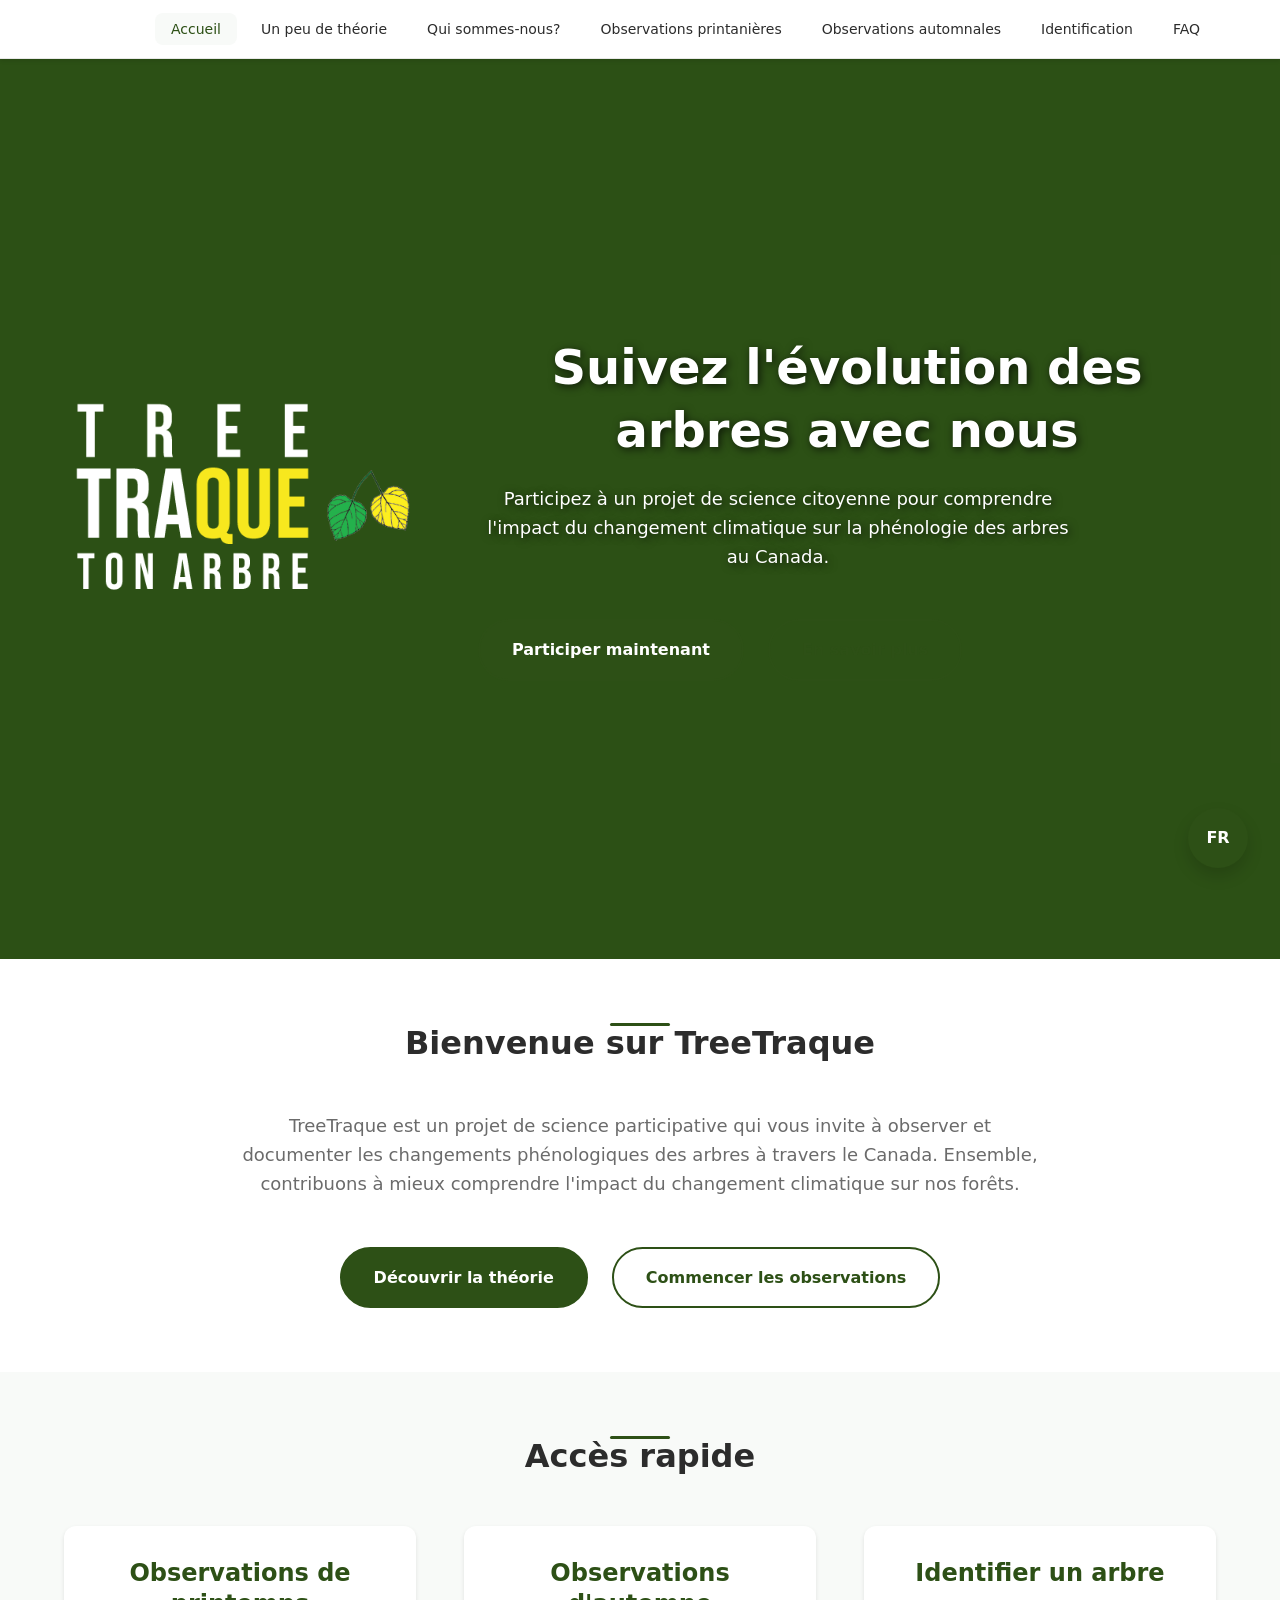
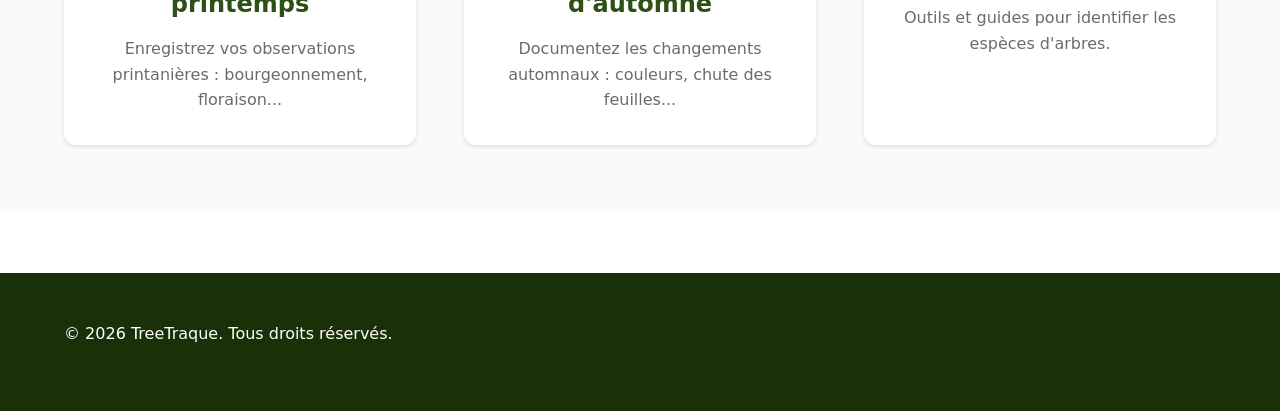
==== index.html @ e81f682d "Version de base terminée" ====
<!DOCTYPE html>
<html lang="fr" data-lang="fr">
<head>
    <meta charset="UTF-8">
    <meta name="viewport" content="width=device-width, initial-scale=1.0">
    <title data-i18n="site.title">TreeTraque - Science participative sur la phénologie des arbres</title>
    <meta name="description" data-i18n="site.description" content="Projet de science participative pour étudier la phénologie des arbres et comprendre l'impact du changement climatique sur nos forêts.">
    
    <!-- CSS -->
    <link rel="stylesheet" href="css/normalize.css">
    <link rel="stylesheet" href="css/style.css">
    <link rel="stylesheet" href="css/responsive.css">
</head>
<body>
    <!-- Header avec navigation -->
    <header class="main-header">
        <div class="container">
            <nav class="main-nav" role="navigation" aria-label="Navigation principale">
                <ul class="nav-list">
                    <li><a href="index.html" data-i18n="nav.home" class="nav-link active">Accueil</a></li>
                    <li><a href="theorie.html" data-i18n="nav.theory" class="nav-link">Un peu de théorie</a></li>
                    <li><a href="apropos.html" data-i18n="nav.about" class="nav-link">Qui sommes-nous?</a></li>
                    <li><a href="printemps.html" data-i18n="nav.spring" class="nav-link">Observations printanières</a></li>
                    <li><a href="automne.html" data-i18n="nav.autumn" class="nav-link">Observations automnales</a></li>
                    <li><a href="identification.html" data-i18n="nav.identification" class="nav-link">Identification</a></li>
                    <li><a href="faq.html" data-i18n="nav.faq" class="nav-link">FAQ</a></li>
                </ul>
                
                <!-- Menu hamburger pour mobile -->
                <button class="mobile-menu-toggle" aria-label="Ouvrir le menu">
                    <span></span>
                    <span></span>
                    <span></span>
                </button>
            </nav>
        </div>
    </header>

    <!-- Contenu principal -->
    <main class="main-content">
        <!-- Section Accueil avec vidéo en arrière-plan -->
        <section id="accueil" class="hero-section hero-video">
            <!-- Vidéo en arrière-plan -->
            <video class="hero-video-bg" autoplay muted loop playsinline>
                <source src="assets/video/Maple-18712.mp4" type="video/mp4">
                Votre navigateur ne supporte pas la lecture de vidéos. La vidéo devrait s'afficher ici.
            </video>
            
            <!-- Overlay sombre pour améliorer la lisibilité du texte -->
            <div class="hero-overlay"></div>
            
            <div class="container">
                <div class="hero-content">
                    <div class="hero-logo">
                        <img src="assets/images/TreeTraque_logo_principal.png" alt="TreeTraque">
                    </div>
                    <div class="hero-text-content">
                        <h2 data-i18n="hero.title" class="hero-title">Suivez l'évolution des arbres avec nous</h2>
                        <p data-i18n="hero.subtitle" class="hero-subtitle">
                            Participez à un projet de science citoyenne pour comprendre l'impact du changement climatique sur la phénologie des arbres au Canada.
                        </p>
                        <div class="hero-actions">
                            <a href="printemps.html" data-i18n="hero.cta_participate" class="btn btn-primary">Participer maintenant</a>
                            <a href="theorie.html" data-i18n="hero.cta_learn" class="btn btn-secondary">En savoir plus</a>
                        </div>
                    </div>
                </div>
            </div>
        </section>

        <!-- Section Introduction au projet -->
        <section class="intro-section">
            <div class="container">
                <h2 data-i18n="home.intro.title" class="section-title">Bienvenue sur TreeTraque</h2>
                <div class="intro-content">
                    <p data-i18n="home.intro.description">
                        TreeTraque est un projet de science participative qui vous invite à observer et documenter les changements phénologiques des arbres à travers le Canada. Ensemble, contribuons à mieux comprendre l'impact du changement climatique sur nos forêts.
                    </p>
                    <div class="intro-actions">
                        <a href="theorie.html" data-i18n="home.intro.learn" class="btn btn-primary">Découvrir la théorie</a>
                        <a href="printemps.html" data-i18n="home.intro.start" class="btn btn-secondary">Commencer les observations</a>
                    </div>
                </div>
            </div>
        </section>

        <!-- Section Liens rapides -->
        <section class="quick-links-section">
            <div class="container">
                <h2 data-i18n="home.quicklinks.title" class="section-title">Accès rapide</h2>
                <div class="quick-links">
                    <div class="quick-link">
                        <h3><a href="printemps.html" data-i18n="home.quicklinks.spring">Observations de printemps</a></h3>
                        <p data-i18n="home.quicklinks.spring.desc">Enregistrez vos observations printanières : bourgeonnement, floraison...</p>
                    </div>
                    <div class="quick-link">
                        <h3><a href="automne.html" data-i18n="home.quicklinks.autumn">Observations d'automne</a></h3>
                        <p data-i18n="home.quicklinks.autumn.desc">Documentez les changements automnaux : couleurs, chute des feuilles...</p>
                    </div>
                    <div class="quick-link">
                        <h3><a href="identification.html" data-i18n="home.quicklinks.identify">Identifier un arbre</a></h3>
                        <p data-i18n="home.quicklinks.identify.desc">Outils et guides pour identifier les espèces d'arbres.</p>
                    </div>
                </div>
            </div>
        </section>
    </main>

    <!-- Footer -->
    <footer class="main-footer">
        <div class="container">
            <div class="footer-content">
                <p data-i18n="footer.copyright">&copy; 2026 TreeTraque. Tous droits réservés.</p>
            </div>
        </div>
    </footer>

    <!-- Bouton de changement de langue (fixé en bas à droite) -->
    <div class="language-switcher" id="languageSwitcher">
        <button class="lang-btn" id="langToggle" aria-label="Changer de langue">
            <span class="lang-text" id="langText">FR</span>
        </button>
    </div>

    <!-- Scripts -->
    <script src="js/utils.js"></script>
    <script src="js/navigation.js"></script>
    <script src="js/main.js"></script>
    

</body>
</html>
---- css/style.css ----
/* ========================================
   TreeTraque - CSS Principal
   Site de science participative sur la phénologie des arbres
   ======================================== */

/* ========================================
   VARIABLES CSS
   ======================================== */
:root {
  /* Couleurs principales */
  --primary-color: #2d5016;
  --primary-light: #4a7c29;
  --primary-dark: #1a3009;
  --secondary-color: #8fbc8f;
  --accent-color: #ff6b35;
  
  /* Couleurs neutres */
  --text-dark: #2c2c2c;
  --text-light: #6b6b6b;
  --text-white: #ffffff;
  --bg-light: #f8faf8;
  --bg-white: #ffffff;
  --border-light: #e8e8e8;
  
  /* Typographie */
  --font-primary: 'Segoe UI', -apple-system, BlinkMacSystemFont, system-ui, sans-serif;
  --font-size-base: 16px;
  --font-size-sm: 14px;
  --font-size-lg: 18px;
  --font-size-xl: 24px;
  --font-size-2xl: 32px;
  --font-size-3xl: 48px;
  
  /* Espacement */
  --spacing-xs: 8px;
  --spacing-sm: 16px;
  --spacing-md: 24px;
  --spacing-lg: 32px;
  --spacing-xl: 48px;
  --spacing-2xl: 64px;
  
  /* Transitions */
  --transition-fast: 0.2s ease;
  --transition-normal: 0.3s ease;
  --transition-slow: 0.5s ease;
  
  /* Shadows */
  --shadow-sm: 0 2px 4px rgba(0, 0, 0, 0.1);
  --shadow-md: 0 4px 8px rgba(0, 0, 0, 0.12);
  --shadow-lg: 0 8px 16px rgba(0, 0, 0, 0.15);
  
  /* Border radius */
  --radius-sm: 4px;
  --radius-md: 8px;
  --radius-lg: 12px;
  --radius-full: 50px;
  
  /* Z-index */
  --z-header: 1000;
  --z-language-switcher: 1100;
  --z-modal: 2000;
}

/* ========================================
   RESET ET BASE
   ======================================== */
*,
*::before,
*::after {
  box-sizing: border-box;
}

html {
  scroll-behavior: smooth;
}

body {
  margin: 0;
  padding: 0;
  font-family: var(--font-primary);
  font-size: var(--font-size-base);
  line-height: 1.6;
  color: var(--text-dark);
  background-color: var(--bg-white);
}

/* ========================================
   TYPOGRAPHIE
   ======================================== */
h1, h2, h3, h4, h5, h6 {
  margin: 0 0 var(--spacing-md) 0;
  font-weight: 600;
  line-height: 1.3;
  color: var(--text-dark);
}

h1 {
  font-size: var(--font-size-3xl);
}

h2 {
  font-size: var(--font-size-2xl);
}

h3 {
  font-size: var(--font-size-xl);
}

p {
  margin: 0 0 var(--spacing-sm) 0;
  line-height: 1.6;
}

a {
  color: var(--primary-color);
  text-decoration: none;
  transition: color var(--transition-fast);
}

a:hover {
  color: var(--primary-light);
}

/* ========================================
   CONTENEUR PRINCIPAL
   ======================================== */
.container {
  max-width: 1200px;
  margin: 0 auto;
  padding: 0 var(--spacing-md);
}

@media (max-width: 768px) {
  .container {
    padding: 0 var(--spacing-sm);
  }
}

/* ========================================
   HEADER ET NAVIGATION
   ======================================== */
.main-header {
  background: var(--bg-white);
  border-bottom: 1px solid var(--border-light);
  box-shadow: var(--shadow-sm);
  position: sticky;
  top: 0;
  z-index: var(--z-header);
}

.main-header .container {
  display: flex;
  align-items: center;
  justify-content: center;
  padding-top: var(--spacing-sm);
  padding-bottom: var(--spacing-sm);
  flex-wrap: nowrap;
}

/* Navigation principale */
.main-nav {
  width: 100%;
  display: flex;
  justify-content: flex-end;
}

.main-nav .nav-list {
  display: flex;
  list-style: none;
  margin: 0;
  padding: 0;
  gap: var(--spacing-xs);
  flex-wrap: nowrap;
  align-items: center;
}

.nav-link {
  padding: var(--spacing-xs) var(--spacing-sm);
  font-weight: 500;
  color: var(--text-dark);
  border-radius: var(--radius-md);
  transition: all var(--transition-fast);
  position: relative;
  white-space: nowrap;
  font-size: 14px;
  text-decoration: none;
}

.nav-link:hover,
.nav-link.active {
  color: var(--primary-color);
  background-color: var(--bg-light);
}

/* Responsive navigation - réduction progressive */
@media (max-width: 1200px) {
  .nav-link {
    font-size: 13px;
    padding: var(--spacing-xs) 10px;
  }
  
  .main-nav .nav-list {
    gap: 4px;
  }
}

@media (max-width: 1000px) {
  .nav-link {
    font-size: 12px;
    padding: var(--spacing-xs) 8px;
  }
}

@media (max-width: 900px) {
  /* Raccourcir certains textes pour économiser l'espace */
  .nav-link[data-i18n="nav.identification"]::after {
    content: "ID";
  }
  .nav-link[data-i18n="nav.identification"] {
    font-size: 0;
  }
}

/* Menu mobile */
.mobile-menu-toggle {
  display: none;
  flex-direction: column;
  gap: 4px;
  background: none;
  border: none;
  cursor: pointer;
  padding: var(--spacing-xs);
  margin-left: var(--spacing-sm);
}

.mobile-menu-toggle span {
  width: 24px;
  height: 2px;
  background-color: var(--text-dark);
  transition: all var(--transition-fast);
}

@media (max-width: 768px) {
  .mobile-menu-toggle {
    display: flex;
  }
  
  .nav-list {
    position: absolute;
    top: 100%;
    left: 0;
    right: 0;
    background: var(--bg-white);
    flex-direction: column;
    padding: var(--spacing-md);
    box-shadow: var(--shadow-md);
    transform: translateY(-10px);
    opacity: 0;
    visibility: hidden;
    transition: all var(--transition-normal);
    gap: var(--spacing-xs);
  }
  
  .nav-list.active {
    transform: translateY(0);
    opacity: 1;
    visibility: visible;
  }
  
  .nav-link {
    font-size: var(--font-size-base);
    padding: var(--spacing-sm);
    text-align: center;
    border-radius: var(--radius-sm);
  }
  
  .mobile-menu-toggle.active span:nth-child(1) {
    transform: rotate(45deg) translate(6px, 6px);
  }
  
  .mobile-menu-toggle.active span:nth-child(2) {
    opacity: 0;
  }
  
  .mobile-menu-toggle.active span:nth-child(3) {
    transform: rotate(-45deg) translate(6px, -6px);
  }
}

/* ========================================
   SECTIONS PRINCIPALES
   ======================================== */
.main-content {
  min-height: calc(100vh - 200px);
}

section {
  padding: var(--spacing-2xl) 0;
}

.section-title {
  text-align: center;
  margin-bottom: var(--spacing-xl);
  position: relative;
}

.section-title::after {
  content: '';
  position: absolute;
  bottom: -var(--spacing-sm);
  left: 50%;
  transform: translateX(-50%);
  width: 60px;
  height: 3px;
  background-color: var(--primary-color);
  border-radius: var(--radius-sm);
}

/* ========================================
   PAGE HERO (pour les pages internes)
   ======================================== */
.page-hero {
  background: linear-gradient(135deg, var(--bg-light) 0%, var(--secondary-color) 100%);
  text-align: left;
  padding: var(--spacing-2xl) 0;
  margin-bottom: 0;
}

.page-hero .container {
  display: flex;
  align-items: center;
  gap: var(--spacing-2xl);
  justify-content: flex-start;
}

.page-title {
  font-size: var(--font-size-2xl);
  margin-bottom: var(--spacing-md);
  color: var(--primary-dark);
}

.page-subtitle {
  font-size: var(--font-size-lg);
  color: var(--text-light);
  max-width: 800px;
  margin: 0;
}

/* Hero spécifique à la page About avec image de fond */
.page-hero-about {
  background: linear-gradient(rgba(45, 80, 22, 0.6), rgba(45, 80, 22, 0.6)), 
              url('../assets/images/who_are_we.png') center/cover no-repeat;
  min-height: 400px;
  display: flex;
  align-items: center;
  justify-content: center;
}

.page-hero-about .page-title {
  color: var(--text-white);
  text-shadow: 2px 2px 8px rgba(0, 0, 0, 0.7);
}

.page-hero-about .page-subtitle {
  color: var(--text-white);
  text-shadow: 1px 1px 4px rgba(0, 0, 0, 0.7);
}

/* Hero spécifique à la page Théorie avec image de fond */
.page-hero-theory {
  background: linear-gradient(rgba(45, 80, 22, 0.6), rgba(45, 80, 22, 0.6)), 
              url('../assets/images/header_what_is_phenelogy.png') center/cover no-repeat;
  min-height: 400px;
  display: flex;
  align-items: center;
  justify-content: center;
}

.page-hero-theory .page-title {
  color: var(--text-white);
  text-shadow: 2px 2px 8px rgba(0, 0, 0, 0.7);
}

.page-hero-theory .page-subtitle {
  color: var(--text-white);
  text-shadow: 1px 1px 4px rgba(0, 0, 0, 0.7);
}

/* Hero spécifique à la page Printemps avec image de fond */
.page-hero-spring {
  background: linear-gradient(rgba(45, 80, 22, 0.6), rgba(45, 80, 22, 0.6)), 
              url('../assets/images/i_want_toget_involve.png') center/cover no-repeat;
  min-height: 400px;
  display: flex;
  align-items: center;
  justify-content: center;
}

.page-hero-spring .page-title {
  color: var(--text-white);
  text-shadow: 2px 2px 8px rgba(0, 0, 0, 0.7);
}

.page-hero-spring .page-subtitle {
  color: var(--text-white);
  text-shadow: 1px 1px 4px rgba(0, 0, 0, 0.7);
}

/* Hero spécifique à la page Automne avec image de fond */
.page-hero-autumn {
  background: linear-gradient(rgba(45, 80, 22, 0.6), rgba(45, 80, 22, 0.6)), 
              url('assets\images\autumn.jpg') center/cover no-repeat;
  min-height: 400px;
  display: flex;
  align-items: center;
  justify-content: center;
}

.page-hero-autumn .page-title {
  color: var(--text-white);
  text-shadow: 2px 2px 8px rgba(0, 0, 0, 0.7);
}

.page-hero-autumn .page-subtitle {
  color: var(--text-white);
  text-shadow: 1px 1px 4px rgba(0, 0, 0, 0.7);
}

/* Hero spécifique à la page FAQ avec image de fond */
.page-hero-faq {
  background: linear-gradient(rgba(45, 80, 22, 0.6), rgba(45, 80, 22, 0.6)), 
              url('../assets/images/FAQ.jpg') center/cover no-repeat;
  min-height: 400px;
  display: flex;
  align-items: center;
  justify-content: center;
}

.page-hero-faq .page-title {
  color: var(--text-white);
  text-shadow: 2px 2px 8px rgba(0, 0, 0, 0.7);
}

.page-hero-faq .page-subtitle {
  color: var(--text-white);
  text-shadow: 1px 1px 4px rgba(0, 0, 0, 0.7);
}

/* Hero spécifique à la page Identification avec image de fond */
.page-hero-identification {
  background: linear-gradient(rgba(45, 80, 22, 0.6), rgba(45, 80, 22, 0.6)), 
              url('../assets/images/identification.jpg') center/cover no-repeat;
  min-height: 400px;
  display: flex;
  align-items: center;
  justify-content: center;
}

.page-hero-identification .page-title {
  color: var(--text-white);
  text-shadow: 2px 2px 8px rgba(0, 0, 0, 0.7);
}

.page-hero-identification .page-subtitle {
  color: var(--text-white);
  text-shadow: 1px 1px 4px rgba(0, 0, 0, 0.7);
}

/* ========================================
   STYLES SPÉCIFIQUES PAGE THÉORIE
   ======================================== */
.theory-section {
  background-color: var(--bg-white);
}

.theory-content {
  max-width: 900px;
  margin: 0 auto;
  text-align: left;
}

.definition-box {
  background: linear-gradient(135deg, var(--bg-light) 0%, var(--secondary-color) 100%);
  padding: var(--spacing-xl);
  border-radius: var(--radius-lg);
  border-left: 4px solid var(--primary-color);
  text-align: left;
  box-shadow: var(--shadow-md);
  margin-bottom: var(--spacing-xl);
}

.definition-box h3 {
  color: var(--primary-color);
  margin-bottom: var(--spacing-sm);
  font-size: var(--font-size-xl);
}

.phenology-phases {
  display: grid;
  grid-template-columns: repeat(auto-fit, minmax(250px, 1fr));
  gap: var(--spacing-lg);
  margin-top: var(--spacing-xl);
}

.phase-card {
  background-color: var(--bg-light);
  padding: var(--spacing-lg);
  border-radius: var(--radius-lg);
  text-align: center;
  transition: transform var(--transition-normal);
}

.phase-card:hover {
  transform: translateY(-4px);
  box-shadow: var(--shadow-md);
}

.phase-card h3 {
  color: var(--primary-color);
  margin-bottom: var(--spacing-sm);
}

.climate-section {
  background-color: var(--bg-light);
}

.climate-content {
  max-width: 900px;
  margin: 0 auto;
  text-align: left;
}

.climate-impacts {
  display: grid;
  grid-template-columns: repeat(auto-fit, minmax(280px, 1fr));
  gap: var(--spacing-lg);
  margin-top: var(--spacing-xl);
}

.impact-item {
  background-color: var(--bg-white);
  padding: var(--spacing-lg);
  border-radius: var(--radius-lg);
  text-align: left;
  box-shadow: var(--shadow-sm);
  transition: transform var(--transition-normal);
}

.impact-item:hover {
  transform: translateY(-4px);
  box-shadow: var(--shadow-md);
}

.impact-item h3 {
  color: var(--primary-color);
  margin-bottom: var(--spacing-sm);
}

.citizen-science-section {
  background-color: var(--bg-white);
}

.citizen-content {
  max-width: 900px;
  margin: 0 auto;
  text-align: left;
}

.benefits-grid {
  display: grid;
  grid-template-columns: repeat(auto-fit, minmax(280px, 1fr));
  gap: var(--spacing-lg);
  margin-top: var(--spacing-xl);
}

.benefit-card {
  background-color: var(--bg-light);
  padding: var(--spacing-lg);
  border-radius: var(--radius-lg);
  text-align: center;
  transition: transform var(--transition-normal);
}

.benefit-card:hover {
  transform: translateY(-4px);
  box-shadow: var(--shadow-md);
}

.benefit-card h3 {
  color: var(--primary-color);
  margin-bottom: var(--spacing-sm);
}

.cta-section {
  background: linear-gradient(135deg, var(--primary-color) 0%, var(--primary-light) 100%);
  color: var(--text-white);
  text-align: center;
}

.cta-section .section-title {
  color: var(--text-white);
}

.cta-section .section-title::after {
  background-color: var(--text-white);
}

.cta-section p {
  color: rgba(255, 255, 255, 0.9);
  font-size: var(--font-size-lg);
  max-width: 600px;
  margin: 0 auto var(--spacing-xl) auto;
}

.cta-actions {
  display: flex;
  gap: var(--spacing-md);
  justify-content: center;
  flex-wrap: wrap;
}

/* Adaptations des boutons pour fond sombre */
.cta-section .btn-primary {
  background-color: var(--text-white);
  color: var(--primary-color);
  border-color: var(--text-white);
}

.cta-section .btn-primary:hover {
  background-color: var(--bg-light);
  border-color: var(--bg-light);
  color: var(--primary-color);
}

.cta-section .btn-secondary {
  background-color: transparent;
  color: var(--text-white);
  border-color: var(--text-white);
}

.cta-section .btn-secondary:hover {
  background-color: var(--text-white);
  color: var(--primary-color);
}

/* ========================================
   SECTION HERO
   ======================================== */
.hero-section {
  background: linear-gradient(135deg, var(--bg-light) 0%, var(--secondary-color) 100%);
  text-align: center;
  padding: var(--spacing-2xl) 0;
}

/* Hero avec vidéo en arrière-plan (page d'accueil uniquement) */
/* Section Hero avec vidéo en arrière-plan */
.hero-video {
  position: relative;
  overflow: hidden;
  min-height: 600px;
  height: 100vh;
  max-height: 900px;
  display: flex;
  align-items: center;
  /* Background color retirée pour ne pas masquer la vidéo */
  background: #2d5016; /* Couleur de secours si la vidéo ne charge pas */
}

/* Vidéo en arrière-plan */
.hero-video-bg {
  position: absolute;
  top: 50%;
  left: 50%;
  transform: translate(-50%, -50%);
  min-width: 100%;
  min-height: 100%;
  width: auto;
  height: auto;
  object-fit: cover;
  z-index: 0; /* Au-dessus du background mais sous l'overlay */
}

/* Overlay sombre pour améliorer la lisibilité du texte */
.hero-overlay {
  position: absolute;
  top: 0;
  left: 0;
  width: 100%;
  height: 100%;
  background: rgba(45, 80, 22, 0.35);
  z-index: 1; /* Au-dessus de la vidéo */
  pointer-events: none; /* Permet de cliquer à travers l'overlay */
}

/* Contenu Hero au-dessus de l'overlay */
.hero-video .container {
  position: relative;
  z-index: 10; /* Bien au-dessus de tout */
}

.hero-video .hero-content {
  position: relative;
  z-index: 10; /* Bien au-dessus de tout */
  display: flex;
  align-items: center;
  gap: var(--spacing-2xl);
  justify-content: flex-start;
}

/* Logo dans le Hero */
.hero-logo {
  flex-shrink: 0;
  width: 350px;
}

.hero-logo img {
  width: 100%;
  height: auto;
  display: block;
}

.hero-text-content {
  flex: 1;
  min-width: 0;
}

.hero-video .hero-title,
.hero-video .hero-subtitle {
  color: var(--text-white);
  text-shadow: 2px 2px 8px rgba(0, 0, 0, 0.7);
}

/* Responsive pour mobile */
@media (max-width: 768px) {
  .hero-video {
    min-height: 400px;
  }
  
  .hero-video .hero-content {
    flex-direction: column;
    align-items: flex-start;
    gap: var(--spacing-lg);
  }
  
  .hero-logo {
    width: 250px;
  }
  
  .page-hero .container {
    flex-direction: column;
    align-items: flex-start;
    gap: var(--spacing-md);
  }
}

.hero-title {
  font-size: var(--font-size-3xl);
  margin-bottom: var(--spacing-md);
  color: var(--primary-dark);
}

.hero-subtitle {
  font-size: var(--font-size-lg);
  color: var(--text-light);
  margin-bottom: var(--spacing-xl);
  max-width: 600px;
}

.hero-actions {
  display: flex;
  gap: var(--spacing-md);
  justify-content: flex-start;
  flex-wrap: wrap;
}

/* Boutons */
.btn {
  display: inline-flex;
  align-items: center;
  padding: var(--spacing-sm) var(--spacing-lg);
  font-size: var(--font-size-base);
  font-weight: 600;
  text-align: center;
  border-radius: var(--radius-full);
  text-decoration: none;
  transition: all var(--transition-normal);
  cursor: pointer;
  border: 2px solid transparent;
  min-width: 160px;
  justify-content: center;
}

.btn-primary {
  background-color: var(--primary-color);
  color: var(--text-white);
  border-color: var(--primary-color);
}

.btn-primary:hover {
  background-color: var(--primary-light);
  border-color: var(--primary-light);
  color: var(--text-white);
  transform: translateY(-2px);
  box-shadow: var(--shadow-md);
}

.btn-secondary {
  background-color: transparent;
  color: var(--primary-color);
  border-color: var(--primary-color);
}

.btn-secondary:hover {
  background-color: var(--primary-color);
  color: var(--text-white);
  transform: translateY(-2px);
  box-shadow: var(--shadow-md);
}

/* ========================================
   SECTION À PROPOS
   ======================================== */
.about-section {
  background-color: var(--bg-white);
}

.about-content {
  text-align: center;
}

.about-intro {
  font-size: var(--font-size-lg);
  margin-bottom: var(--spacing-xl);
  color: var(--text-light);
  max-width: 800px;
  margin-left: auto;
  margin-right: auto;
}

.about-features {
  display: grid;
  grid-template-columns: repeat(auto-fit, minmax(300px, 1fr));
  gap: var(--spacing-xl);
  margin-top: var(--spacing-xl);
}

.feature {
  padding: var(--spacing-lg);
  background-color: var(--bg-light);
  border-radius: var(--radius-lg);
  text-align: center;
  transition: transform var(--transition-normal);
}

.feature:hover {
  transform: translateY(-4px);
  box-shadow: var(--shadow-lg);
}

.feature h3 {
  color: var(--primary-color);
  margin-bottom: var(--spacing-sm);
}

/* ========================================
   SECTIONS PAGE D'ACCUEIL
   ======================================== */
.intro-section {
  background-color: var(--bg-white);
  text-align: center;
}

.intro-content {
  max-width: 800px;
  margin: 0 auto;
}

.intro-content p {
  font-size: var(--font-size-lg);
  color: var(--text-light);
  margin-bottom: var(--spacing-xl);
}

.intro-actions {
  display: flex;
  gap: var(--spacing-md);
  justify-content: center;
  flex-wrap: wrap;
}

.quick-links-section {
  background-color: var(--bg-light);
}

.quick-links {
  display: grid;
  grid-template-columns: repeat(auto-fit, minmax(300px, 1fr));
  gap: var(--spacing-xl);
  margin-top: var(--spacing-xl);
}

.quick-link {
  background-color: var(--bg-white);
  padding: var(--spacing-lg);
  border-radius: var(--radius-lg);
  text-align: center;
  box-shadow: var(--shadow-sm);
  transition: transform var(--transition-normal);
}

.quick-link:hover {
  transform: translateY(-4px);
  box-shadow: var(--shadow-md);
}

.quick-link h3 {
  margin-bottom: var(--spacing-sm);
}

.quick-link h3 a {
  color: var(--primary-color);
  text-decoration: none;
  transition: color var(--transition-fast);
}

.quick-link h3 a:hover {
  color: var(--primary-light);
}

.quick-link p {
  color: var(--text-light);
  margin: 0;
}

/* ========================================
   SECTION PARTICIPATION
   ======================================== */
.participate-section {
  background-color: var(--bg-light);
}

.steps {
  display: grid;
  grid-template-columns: repeat(auto-fit, minmax(300px, 1fr));
  gap: var(--spacing-xl);
  margin-top: var(--spacing-xl);
}

.step {
  background-color: var(--bg-white);
  padding: var(--spacing-lg);
  border-radius: var(--radius-lg);
  text-align: center;
  box-shadow: var(--shadow-sm);
  transition: transform var(--transition-normal);
}

.step:hover {
  transform: translateY(-4px);
  box-shadow: var(--shadow-md);
}

.step-number {
  width: 60px;
  height: 60px;
  background-color: var(--primary-color);
  color: var(--text-white);
  border-radius: var(--radius-full);
  display: flex;
  align-items: center;
  justify-content: center;
  font-size: var(--font-size-xl);
  font-weight: 700;
  margin: 0 auto var(--spacing-md) auto;
}

.step h3 {
  color: var(--primary-color);
  margin-bottom: var(--spacing-sm);
}

/* ========================================
   SECTION CONTACT
   ======================================== */
.contact-section {
  background-color: var(--bg-white);
}

.contact-content {
  text-align: center;
}

.contact-intro {
  font-size: var(--font-size-lg);
  margin-bottom: var(--spacing-xl);
  color: var(--text-light);
  max-width: 600px;
  margin-left: auto;
  margin-right: auto;
}

.contact-info {
  display: flex;
  gap: var(--spacing-xl);
  justify-content: center;
  flex-wrap: wrap;
}

.contact-item {
  display: flex;
  flex-direction: column;
  gap: var(--spacing-xs);
  text-align: center;
}

.contact-item strong {
  color: var(--primary-color);
}

/* ========================================
   FOOTER
   ======================================== */
.main-footer {
  background-color: var(--primary-dark);
  color: var(--text-white);
  padding: var(--spacing-xl) 0;
  margin-top: var(--spacing-2xl);
}

.footer-content {
  display: flex;
  justify-content: space-between;
  align-items: center;
  flex-wrap: wrap;
  gap: var(--spacing-md);
}

.footer-links {
  display: flex;
  gap: var(--spacing-md);
}

.footer-links a {
  color: var(--text-white);
  font-size: var(--font-size-sm);
  transition: opacity var(--transition-fast);
}

.footer-links a:hover {
  opacity: 0.8;
}

@media (max-width: 768px) {
  .footer-content {
    flex-direction: column;
    text-align: center;
  }
}

/* ========================================
   BOUTON DE CHANGEMENT DE LANGUE (FIXÉ)
   ======================================== */
.language-switcher {
  position: fixed;
  bottom: var(--spacing-lg);
  right: var(--spacing-lg);
  z-index: var(--z-language-switcher);
}

.lang-btn {
  width: 60px;
  height: 60px;
  background-color: var(--primary-color);
  color: var(--text-white);
  border: none;
  border-radius: var(--radius-full);
  font-size: var(--font-size-base);
  font-weight: 700;
  cursor: pointer;
  box-shadow: var(--shadow-lg);
  transition: all var(--transition-normal);
  display: flex;
  align-items: center;
  justify-content: center;
}

.lang-btn:hover {
  background-color: var(--primary-light);
  transform: translateY(-2px) scale(1.05);
  box-shadow: 0 12px 24px rgba(45, 80, 22, 0.3);
}

.lang-btn:active {
  transform: translateY(-1px) scale(1.02);
}

/* Animation d'entrée du bouton de langue */
@keyframes slideInUp {
  from {
    transform: translateY(100px);
    opacity: 0;
  }
  to {
    transform: translateY(0);
    opacity: 1;
  }
}

.language-switcher {
  animation: slideInUp var(--transition-slow) ease-out 1s both;
}

/* Responsive pour le bouton de langue */
@media (max-width: 768px) {
  .language-switcher {
    bottom: var(--spacing-md);
    right: var(--spacing-md);
  }
  
  .lang-btn {
    width: 50px;
    height: 50px;
    font-size: var(--font-size-sm);
  }
}

/* ========================================
   UTILITAIRES
   ======================================== */
.sr-only {
  position: absolute;
  width: 1px;
  height: 1px;
  padding: 0;
  margin: -1px;
  overflow: hidden;
  clip: rect(0, 0, 0, 0);
  white-space: nowrap;
  border: 0;
}

.text-center {
  text-align: center;
}

.mb-0 {
  margin-bottom: 0 !important;
}

/* ========================================
   ANIMATIONS
   ======================================== */
@keyframes fadeIn {
  from {
    opacity: 0;
    transform: translateY(20px);
  }
  to {
    opacity: 1;
    transform: translateY(0);
  }
}

.fade-in {
  animation: fadeIn var(--transition-slow) ease-out;
}

/* ========================================
   FOCUS ET ACCESSIBILITÉ
   ======================================== */
*:focus {
  outline: 2px solid var(--primary-color);
  outline-offset: 2px;
}

.nav-link:focus,
.btn:focus,
.lang-btn:focus {
  outline: 2px solid var(--accent-color);
  outline-offset: 2px;
}

/* ========================================
   PRINT STYLES
   ======================================== */
@media print {
  .main-header,
  .language-switcher {
    display: none !important;
  }
  
  .main-content {
    margin-top: 0 !important;
  }
  
  body {
    font-size: 12pt;
    line-height: 1.5;
  }
}

/* ========================================
   STYLES SPÉCIFIQUES AUX FORMULAIRES
   ======================================== */
.observation-form-section {
  background-color: var(--bg-light);
}

.form-container {
  max-width: 600px;
  margin: 0 auto;
}

.observation-form {
  background-color: var(--bg-white);
  padding: var(--spacing-xl);
  border-radius: var(--radius-lg);
  box-shadow: var(--shadow-sm);
}

.form-row {
  display: grid;
  grid-template-columns: 1fr 1fr;
  gap: var(--spacing-md);
  margin-bottom: var(--spacing-md);
}

.form-group {
  margin-bottom: var(--spacing-md);
}

.form-group label {
  display: block;
  font-weight: 600;
  margin-bottom: var(--spacing-xs);
  color: var(--primary-color);
}

.form-group input,
.form-group select,
.form-group textarea {
  width: 100%;
  padding: var(--spacing-sm);
  border: 1px solid var(--border-light);
  border-radius: var(--radius-sm);
  font-family: var(--font-primary);
  font-size: var(--font-size-base);
  transition: border-color var(--transition-fast);
}

.form-group input:focus,
.form-group select:focus,
.form-group textarea:focus {
  outline: none;
  border-color: var(--primary-color);
  box-shadow: 0 0 0 2px rgba(45, 80, 22, 0.1);
}

.form-group textarea {
  resize: vertical;
  min-height: 100px;
}

@media (max-width: 768px) {
  .form-row {
    grid-template-columns: 1fr;
  }
  
  .observation-form {
    padding: var(--spacing-md);
  }
}

/* ========================================
   STYLES SPÉCIFIQUES AUX PAGES
   ======================================== */
.instructions-section {
  background-color: var(--bg-white);
}

.instruction-grid {
  display: grid;
  grid-template-columns: repeat(auto-fit, minmax(280px, 1fr));
  gap: var(--spacing-lg);
  margin-top: var(--spacing-xl);
}

.instruction-card {
  background-color: var(--bg-light);
  padding: var(--spacing-lg);
  border-radius: var(--radius-lg);
  text-align: center;
  transition: transform var(--transition-normal);
}

.instruction-card:hover {
  transform: translateY(-4px);
  box-shadow: var(--shadow-md);
}

.instruction-card h3 {
  color: var(--primary-color);
  margin-bottom: var(--spacing-sm);
}

/* Styles pour la page identification */
.guide-section {
  background-color: var(--bg-white);
}

.guide-steps {
  display: grid;
  grid-template-columns: repeat(auto-fit, minmax(250px, 1fr));
  gap: var(--spacing-lg);
  margin-top: var(--spacing-xl);
}

.guide-step {
  text-align: center;
  padding: var(--spacing-lg);
}

.species-section {
  background-color: var(--bg-light);
}

.species-grid {
  display: grid;
  grid-template-columns: repeat(auto-fit, minmax(300px, 1fr));
  gap: var(--spacing-lg);
  margin-top: var(--spacing-xl);
}

.species-card {
  background-color: var(--bg-white);
  padding: var(--spacing-lg);
  border-radius: var(--radius-lg);
  box-shadow: var(--shadow-sm);
  transition: transform var(--transition-normal);
}

.species-card:hover {
  transform: translateY(-4px);
  box-shadow: var(--shadow-md);
}

.species-card h3 {
  color: var(--primary-color);
  margin-bottom: var(--spacing-sm);
}

.resources-section {
  background-color: var(--bg-white);
}

.resources-content {
  max-width: 800px;
  margin: 0 auto;
  text-align: left;
}

.resources-list {
  list-style: none;
  padding: 0;
  margin-top: var(--spacing-lg);
}

.resources-list li {
  padding: var(--spacing-sm) 0;
  border-bottom: 1px solid var(--border-light);
  position: relative;
  padding-left: var(--spacing-lg);
}

.resources-list li::before {
  content: '→';
  position: absolute;
  left: 0;
  color: var(--primary-color);
  font-weight: bold;
}

/* Styles pour la FAQ */
.faq-section {
  background-color: var(--bg-white);
}

.faq-list {
  max-width: 800px;
  margin: 0 auto;
}

.faq-item {
  background-color: var(--bg-light);
  border-radius: var(--radius-lg);
  margin-bottom: var(--spacing-md);
  overflow: hidden;
  box-shadow: var(--shadow-sm);
}

.faq-question {
  background-color: var(--primary-color);
  color: var(--text-white);
  padding: var(--spacing-md);
  margin: 0;
  cursor: pointer;
  transition: background-color var(--transition-fast);
}

.faq-question:hover {
  background-color: var(--primary-light);
}

.faq-answer {
  padding: var(--spacing-md);
  border-top: 1px solid var(--border-light);
}

.faq-answer p {
  margin: 0;
  line-height: 1.6;
}

/* Mission section pour apropos */
.mission-section {
  background-color: var(--bg-white);
}

.mission-content {
  max-width: 800px;
  margin: 0 auto;
  text-align: center;
}

.mission-content p {
  font-size: var(--font-size-lg);
  color: var(--text-light);
}

/* Section Équipe */
.team-section {
  background-color: var(--bg-light);
}

.team-grid {
  display: grid;
  grid-template-columns: repeat(auto-fit, minmax(300px, 1fr));
  gap: var(--spacing-xl);
  margin-top: var(--spacing-xl);
}

.team-member {
  background-color: var(--bg-white);
  padding: var(--spacing-lg);
  border-radius: var(--radius-lg);
  text-align: center;
  box-shadow: var(--shadow-sm);
  transition: transform var(--transition-normal);
}

.team-member:hover {
  transform: translateY(-4px);
  box-shadow: var(--shadow-md);
}

.team-member h3 {
  color: var(--primary-color);
  margin-bottom: var(--spacing-xs);
}

.team-role {
  font-weight: 600;
  color: var(--secondary-color);
  font-style: italic;
  margin-bottom: var(--spacing-sm);
}

.team-member-profile {
  background-color: var(--bg-light);
  padding: var(--spacing-xl);
  border-radius: var(--radius-lg);
  box-shadow: var(--shadow-sm);
}

.team-member-profile h3 {
  color: var(--primary-color);
  font-size: var(--font-size-xl);
  margin-bottom: var(--spacing-xs);
}

.team-affiliation {
  color: var(--text-light);
  font-size: var(--font-size-sm);
  margin-bottom: var(--spacing-md);
}

/* Section Objectifs */
.goals-section {
  background-color: var(--bg-white);
}

.goals-content {
  display: grid;
  grid-template-columns: repeat(auto-fit, minmax(300px, 1fr));
  gap: var(--spacing-xl);
  margin-top: var(--spacing-xl);
}

.goal-item {
  text-align: center;
  padding: var(--spacing-lg);
}

.goal-icon {
  font-size: 3rem;
  margin-bottom: var(--spacing-md);
}

.goal-item h3 {
  color: var(--primary-color);
  margin-bottom: var(--spacing-sm);
}

/* Section Partenaires */
.partners-section {
  background-color: var(--bg-light);
}

.partners-content {
  max-width: 800px;
  margin: 0 auto;
  text-align: center;
}

.partners-list {
  display: grid;
  grid-template-columns: repeat(auto-fit, minmax(250px, 1fr));
  gap: var(--spacing-lg);
  margin-top: var(--spacing-xl);
}

.partner-item {
  background-color: var(--bg-white);
  padding: var(--spacing-md);
  border-radius: var(--radius-lg);
  text-align: center;
  box-shadow: var(--shadow-sm);
  transition: transform var(--transition-normal);
}

.partner-item:hover {
  transform: translateY(-2px);
  box-shadow: var(--shadow-md);
}

.partner-item h4 {
  color: var(--primary-color);
  margin-bottom: var(--spacing-xs);
}

.partner-item p {
  color: var(--text-light);
  font-size: var(--font-size-sm);
  margin: 0;
}

/* ========================================
   FORMULAIRE D'OBSERVATION
   ======================================== */

.observation-form-section {
  padding: var(--spacing-2xl) 0;
  background-color: var(--bg-white);
}

.form-intro {
  background-color: #f8f9fa;
  padding: var(--spacing-lg);
  border-radius: 8px;
  margin-bottom: var(--spacing-xl);
}

.form-intro h2 {
  color: var(--text-dark);
  font-size: var(--font-size-xl);
  margin-bottom: var(--spacing-md);
}

.form-intro p {
  color: var(--text-light);
  line-height: 1.6;
  margin-bottom: var(--spacing-sm);
}

.disclaimer-box {
  background-color: #fff3cd;
  border-left: 4px solid #ffc107;
  padding: var(--spacing-md);
  margin-top: var(--spacing-md);
  border-radius: 4px;
}

.disclaimer-box h3 {
  color: #856404;
  font-size: var(--font-size-lg);
  margin-bottom: var(--spacing-sm);
}

.disclaimer-box p {
  color: #856404;
  margin: 0;
}

.observation-form {
  max-width: 800px;
  margin: 0 auto;
}

.form-group {
  margin-bottom: var(--spacing-lg);
}

.form-group label {
  display: block;
  font-weight: 600;
  color: var(--text-dark);
  margin-bottom: var(--spacing-xs);
}

.form-group label .required {
  color: #dc3545;
  margin-left: 4px;
}

.form-row {
  display: grid;
  grid-template-columns: 1fr 1fr;
  gap: var(--spacing-md);
}

.form-group input[type="text"],
.form-group input[type="email"],
.form-group input[type="date"],
.form-group select,
.form-group textarea {
  width: 100%;
  padding: 12px 16px;
  border: 1px solid #ced4da;
  border-radius: 4px;
  background-color: #f8f9fa;
  font-size: var(--font-size-base);
  font-family: var(--font-primary);
  transition: border-color var(--transition-fast), background-color var(--transition-fast);
}

.form-group input[type="text"]:focus,
.form-group input[type="email"]:focus,
.form-group input[type="date"]:focus,
.form-group select:focus,
.form-group textarea:focus {
  outline: none;
  border-color: #0d6efd;
  background-color: var(--bg-white);
}

.form-group textarea {
  resize: vertical;
  min-height: 120px;
}

.form-group .helper-text {
  font-size: var(--font-size-sm);
  color: var(--text-light);
  font-style: italic;
  margin-top: 4px;
  display: block;
}

.file-upload-wrapper {
  position: relative;
}

.file-upload-wrapper input[type="file"] {
  display: none;
}

.file-upload-label {
  display: inline-block;
  padding: 10px 20px;
  background-color: #e9ecef;
  border: 1px solid #ced4da;
  border-radius: 4px;
  cursor: pointer;
  font-size: var(--font-size-sm);
  transition: background-color var(--transition-fast);
}

.file-upload-label:hover {
  background-color: #dee2e6;
}

.location-grid {
  display: grid;
  grid-template-columns: 1fr;
  gap: var(--spacing-md);
  margin-bottom: var(--spacing-md);
}

.location-row {
  display: grid;
  grid-template-columns: 1fr 1fr;
  gap: var(--spacing-md);
}

.checkbox-group {
  display: flex;
  flex-direction: column;
  gap: var(--spacing-sm);
}

.checkbox-item {
  display: flex;
  align-items: flex-start;
  gap: var(--spacing-sm);
}

.checkbox-item input[type="checkbox"],
.checkbox-item input[type="radio"] {
  margin-top: 4px;
  width: 18px;
  height: 18px;
  cursor: pointer;
}

.checkbox-item label {
  cursor: pointer;
  font-weight: 400;
  margin-bottom: 0;
}

.consent-text {
  font-size: var(--font-size-sm);
  color: var(--text-light);
  line-height: 1.5;
}

.submit-button {
  display: inline-block;
  padding: 14px 32px;
  background-color: #0d6efd;
  color: var(--text-white);
  border: none;
  border-radius: 4px;
  font-size: var(--font-size-base);
  font-weight: 600;
  cursor: pointer;
  transition: background-color var(--transition-normal), transform var(--transition-fast);
}

.submit-button:hover {
  background-color: #0b5ed7;
  transform: translateY(-2px);
}

.submit-button:active {
  transform: translateY(0);
}

/* Responsive */
@media (max-width: 768px) {
  .form-row,
  .location-row {
    grid-template-columns: 1fr;
  }
  
  .observation-form-section {
    padding: var(--spacing-lg) 0;
  }
}
---- css/responsive.css ----
/* Ce fichier est intentionnellement laissé vide. */
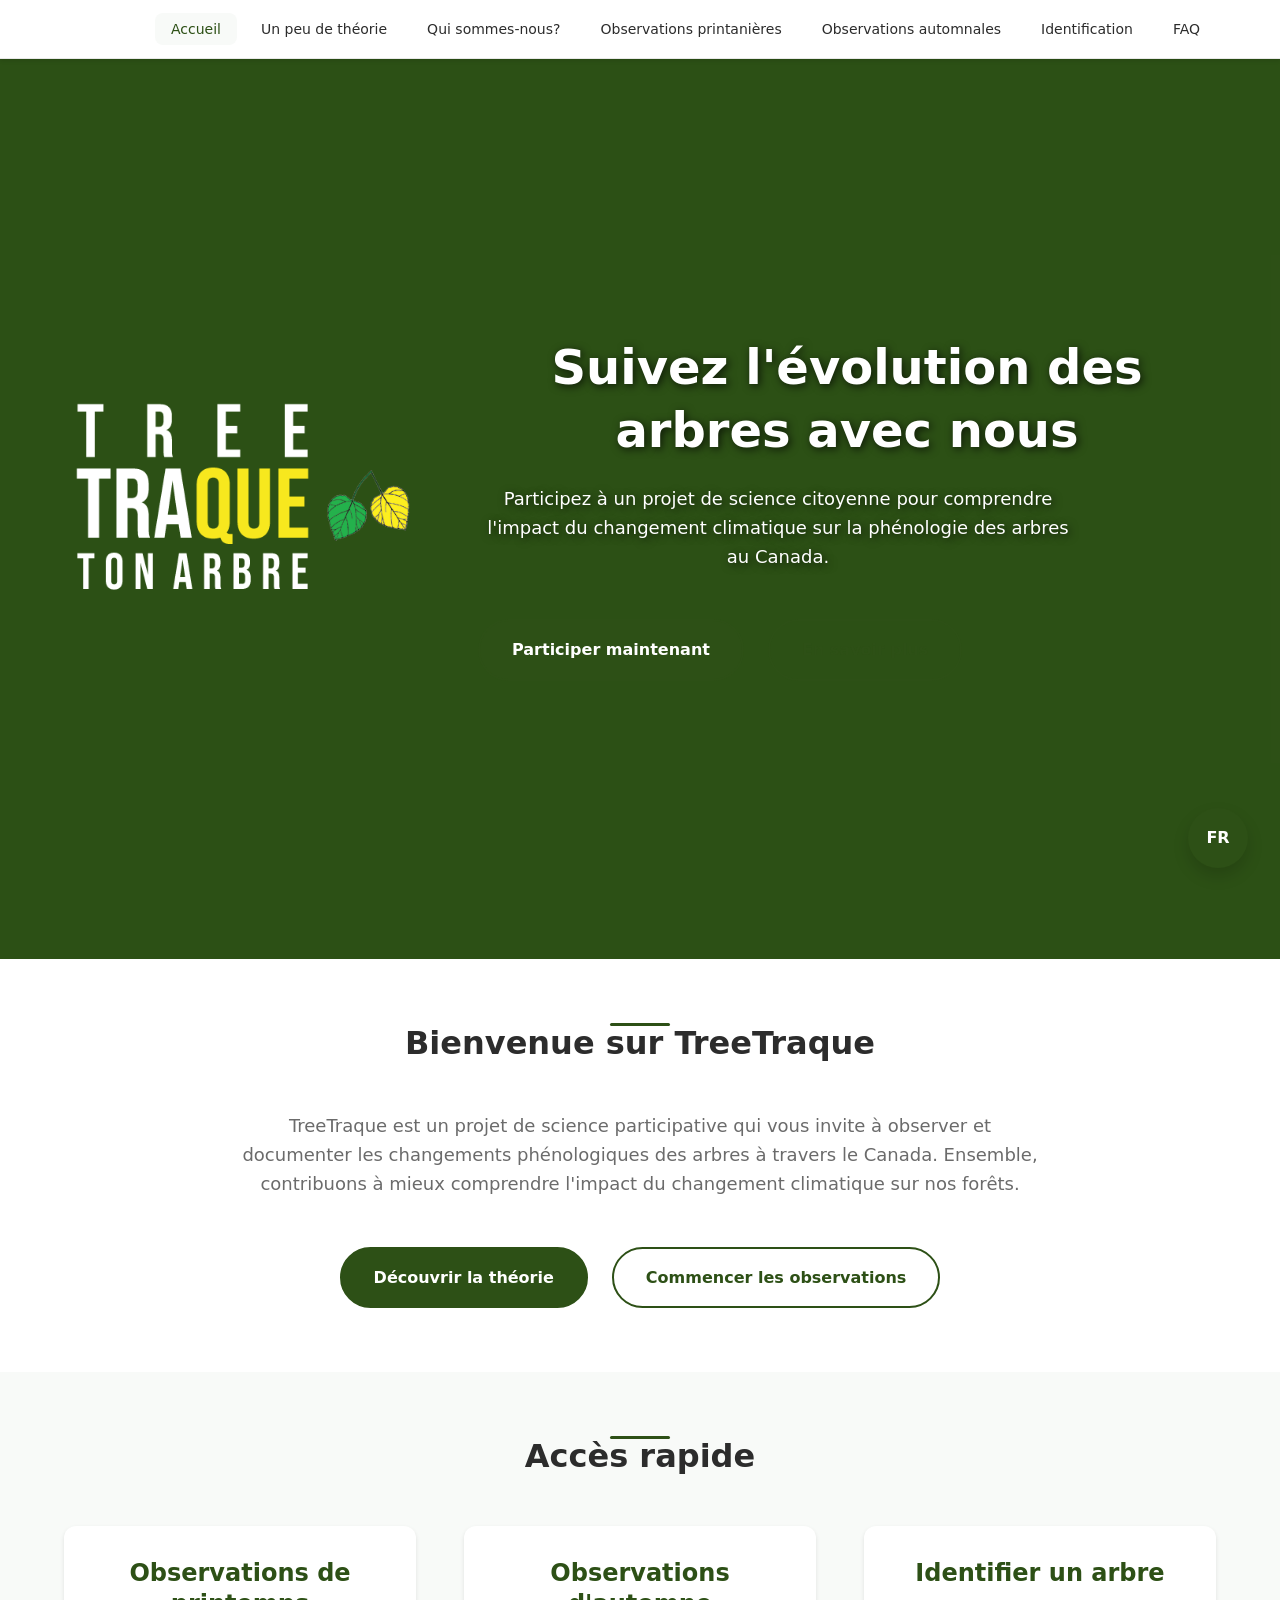
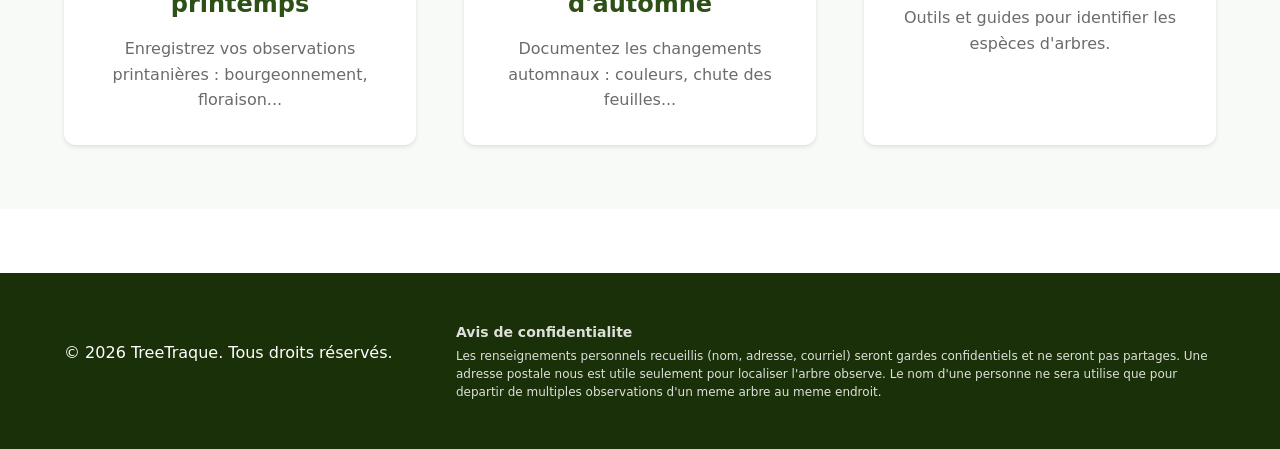
==== commit e010b2d3: "privacy" ====
--- a/index.html
+++ b/index.html
@@ -5,6 +5,7 @@
     <meta name="viewport" content="width=device-width, initial-scale=1.0">
     <title data-i18n="site.title">TreeTraque - Science participative sur la phénologie des arbres</title>
     <meta name="description" data-i18n="site.description" content="Projet de science participative pour étudier la phénologie des arbres et comprendre l'impact du changement climatique sur nos forêts.">
+    <link rel="icon" type="image/png" href="assets/images/miniatureTT.png">
     
     <!-- CSS -->
     <link rel="stylesheet" href="css/normalize.css">
@@ -111,6 +112,10 @@
         <div class="container">
             <div class="footer-content">
                 <p data-i18n="footer.copyright">&copy; 2026 TreeTraque. Tous droits réservés.</p>
+                <div class="footer-disclaimer">
+                    <p class="footer-disclaimer-title" data-i18n="footer.privacy.title">Avis de confidentialite</p>
+                    <p class="footer-disclaimer-text" data-i18n="footer.privacy.text">Les renseignements personnels recueillis (nom, adresse, courriel) seront gardes confidentiels et ne seront pas partages. Une adresse postale nous est utile seulement pour localiser l'arbre observe. Le nom d'une personne ne sera utilise que pour departir de multiples observations d'un meme arbre au meme endroit.</p>
+                </div>
             </div>
         </div>
     </footer>
--- a/css/style.css
+++ b/css/style.css
@@ -409,7 +409,7 @@
 /* Hero spécifique à la page Automne avec image de fond */
 .page-hero-autumn {
   background: linear-gradient(rgba(45, 80, 22, 0.6), rgba(45, 80, 22, 0.6)), 
-              url('assets\images\autumn.jpg') center/cover no-repeat;
+              url('../assets/images/autumn.jpg') center/cover no-repeat;
   min-height: 400px;
   display: flex;
   align-items: center;
@@ -1050,10 +1050,33 @@
   opacity: 0.8;
 }
 
+.footer-disclaimer {
+  max-width: 760px;
+  margin-left: auto;
+  opacity: 0.85;
+}
+
+.footer-disclaimer-title {
+  margin: 0 0 4px 0;
+  font-size: var(--font-size-sm);
+  font-weight: 600;
+}
+
+.footer-disclaimer-text {
+  margin: 0;
+  font-size: 12px;
+  line-height: 1.5;
+}
+
 @media (max-width: 768px) {
   .footer-content {
     flex-direction: column;
     text-align: center;
+  }
+
+  .footer-disclaimer {
+    margin-left: 0;
+    max-width: 100%;
   }
 }
 
